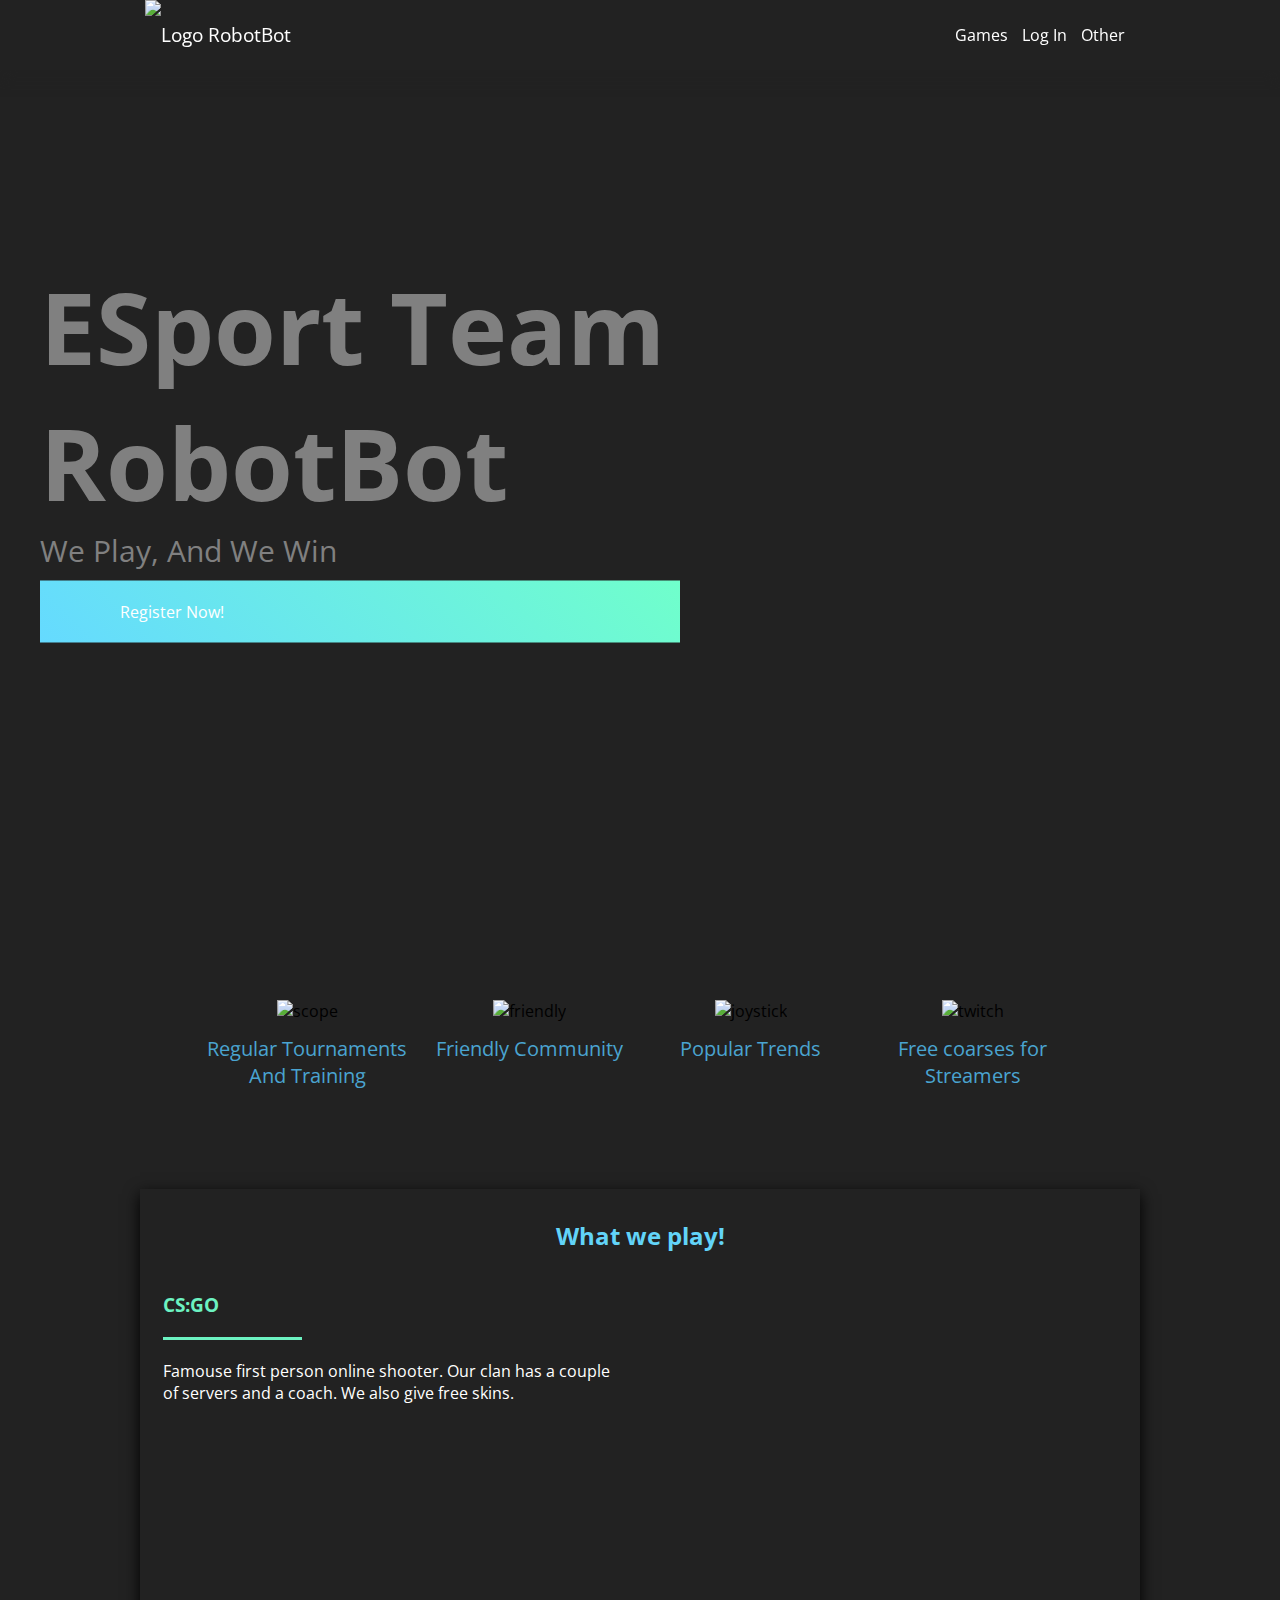
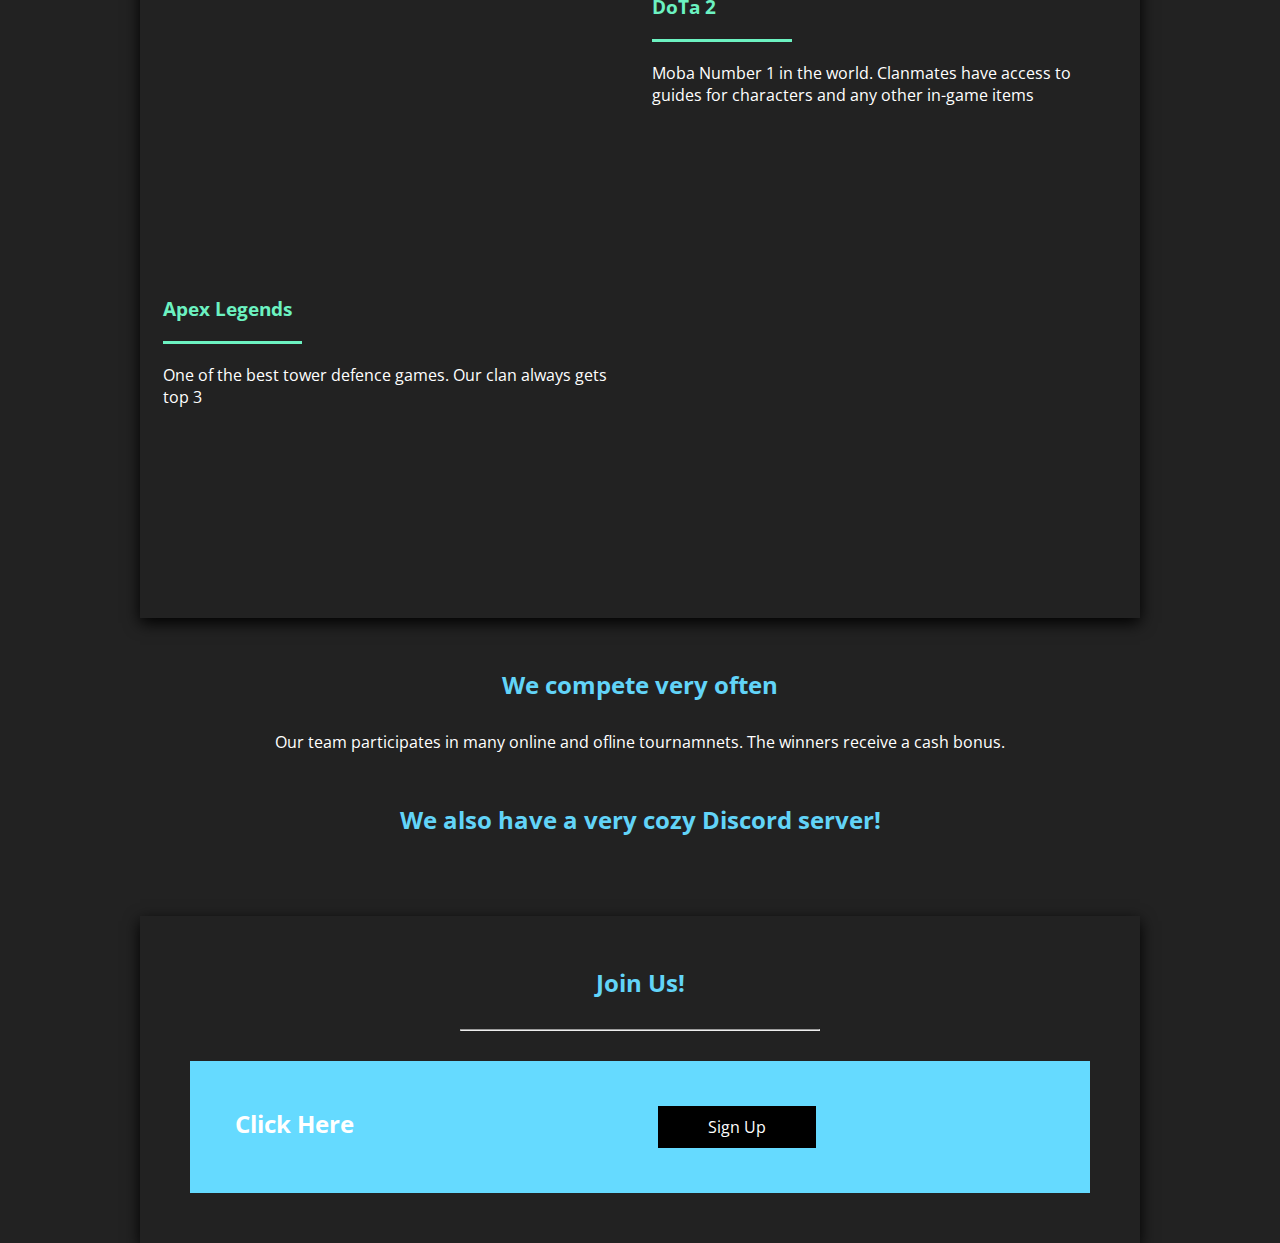
==== index.html @ 1dac8435 "Add files via upload" ====
<!DOCTYPE html>
<html lang="en">
<head>
    <meta charset="UTF-8">
    <meta http-equiv="X-UA-Compatible" content="IE=edge">
    <meta name="viewport" content="width=device-width, initial-scale=1.0">
    <title>Document</title>
    <link rel="stylesheet" href="style.css">
</head>
<body>
    <div class="menu">
        <div class="container">
            <a href="#" class="logo">
                <img src="img/icons/site_logo.svg" alt="Logo" class="logoimg">
                <span>RobotBot</span>
            </a>
            <div class="nav">
                <a href="#" class="nav-item">Games</a>
                <a href="#" class="nav-item">Log In</a>
                <a href="#" class="nav-item">Other</a>
            </div>
        </div>
    </div>
    <div class="start-page">
        <div class="start-page-content">
            <h1 class="start-page-title">
                 ESport Team RobotBot
            </h1>
            <p class="start-page-text">
                We Play, And We Win
            </p>
            <a href="#" class="start-page-button">Register Now!</a>
        </div>
    </div>
    <div class="about">
        <div class="container">
            <div class="about-card">
                <img src="img/icons/scope.svg" alt="scope" class="about-img">
                <p class="about-text">Regular Tournaments And Training</p>
            </div>
            <div class="about-card">
                <img src="img/icons/friendly.svg" alt="friendly" class="about-img">
                <p class="about-text">Friendly Community</p>
            </div>
            <div class="about-card">
                <img src="img/icons/joystic.svg" alt="joystick" class="about-img">
                <p class="about-text">Popular Trends</p>
            </div>
            <div class="about-card">
                <img src="img/icons/twitch.svg" alt="twitch" class="about-img">
                <p class="about-text">Free coarses for Streamers</p>
            </div>
        </div>
    </div>
    <div class="games">
        <div class="container games-container">
            <h2 class="games-title section-title">
                What we play!
            </h2>
            <div class="games-card games-card1">
                <div class="games-card-content">
                    <h3 class="games-card-title">
                        CS:GO
                    </h3>
                    <hr class="games-card-line">
                    <p class="games-card-text section-text">
                        Famouse first person online shooter. Our clan has a couple of servers and a coach. We also give free skins.
                    </p>
                </div>
                <div class="games-card-img games-card-img1">
                </div>
            </div>
            <div class="games-card games-card1">
                <div class="games-card-img games-card-img2">
                </div>
                <div class="games-card-content">
                    <h3 class="games-card-title">
                        DoTa 2
                    </h3>
                    <hr class="games-card-line">
                    <p class="games-card-text section-text">
                        Moba Number 1 in the world. Clanmates have access to guides for characters and any other in-game items
                    </p>
                </div>
            </div>
            <div class="games-card games-card1">
                <div class="games-card-content">
                    <h3 class="games-card-title">
                        Apex Legends
                    </h3>
                    <hr class="games-card-line">
                    <p class="games-card-text section-text">
                        One of the best tower defence games. Our clan always gets top 3
                    </p>
                </div>
                <div class="games-card-img games-card-img3">

                </div>
            </div>
        </div>
    </div>
    <div class="tournaments">
        <div class="container">
            <h2 class="section-title">
                We compete very often
            </h2>
            <p class="section-text">
                Our team participates in many online and ofline tournamnets. The winners receive a cash bonus.
            </p>
            <h2 class="section-title discord">
                We also have a very cozy Discord server!
            </h2>
        </div>
    </div>
    <div class="signup">
        <div class="signup-container container">
            <h2 class="section-title">
                Join Us!
            </h2>
            <hr class="signup-line">
            <div class="button-container">
                <h2 class="signup-button-text">
                    Click Here
                </h2>
                <a href="form.html" class="signup-button">Sign Up</a>
            </div>
        </div>
    </div>
</body>
</html>
---- style.css ----
@import url('https://fonts.googleapis.com/css2?family=Open+Sans:wght@400;700&display=swap');
*{
    padding: 0;
    margin: 0;
    box-sizing: border-box;

}
body{
    background-color: #222222;
    font-family: 'Open Sans', sans-serif;
}
.menu {
background-color: #222222;
position: fixed;
width: 100%;
top: 0;
height: 70px;
z-index: 100;
box-shadow: 0 5px 15px #222222;
line-height: 70px;
}
.container {
    max-width: 1000px;
    margin: 0 auto;
    padding-left: 5px;
    padding-right:5px ;
}
.logo {
    text-decoration: none;
    color: white;
    font-size: 18.69px;
}
.logoimg {
}
.nav {
    float: right;
}
.nav-item {
    text-decoration: none;
    color: white;
    margin-right: 10px;
    line-height: 70px;
    transition: 0.7s;
    display: inline-block;
}
.nav-item:hover{
    color: gray;
    transform: scale(1.2);
}
.start-page {
    height: 100vh;
    background-image: url(img/apex-legends-pathfinder-robot-emoticons-saluting-futuristic.jpg);
    background-repeat: no-repeat;
    background-size: cover;

}
.start-page-content {
    position: absolute;
    top: 50%;
    left: 0;
    transform: translateY(-50%);
    margin-left: 40px;
    width: 50%;
}
.start-page-title {
    color: gray;
    font-size: 100px;
}
.start-page-text {
    color: grey;
    font-size: 30px;
}
.start-page-button {
    text-decoration: none;
    color: white;
    margin-top: 10px;
    background: linear-gradient( 45deg,#65daff, #70ffcb);
    padding: 20px 80px 20px 80px;
    width: 100%;
    display: inline-block;
}
.about-card{
    display: inline-block;
    width: 22%;
    margin-top: 100px;
    margin-bottom: 100px;
    vertical-align: top;
}
.about{
    text-align: center;
}
.about-text{
    color: #4aa4d0;
    font-size: 20px;
    margin-top: 13px;
}
.about-img{
    height: 80px;
}
.games {

}
.games-container {
text-align: center;
box-shadow: 0 5px 15px black;
padding-top: 30px;
padding-bottom: 30px;

}
.games-title {
color: #62d4f8;
padding-bottom: 30px;

}
.section-title {
    color: #62d4f8;
    padding-bottom: 30px;
}
.games-card {

}
.games-card1 {

}
.games-card-content {
display: inline-block;
width: 49%;
vertical-align: top;
padding: 10px;
text-align: left;
}
.games-card-line {
    

}
.games-card-text {

}
.section-text {
color: white;
}
.games-card-img {
display: inline-block;
width: 49%;
}
.games-card-img1 {
background-image: url(img/csgo.jpg);
background-size: cover;
padding-bottom: 30%;

}
.games-card-img2{
    background-image: url(img/dota2.jpg);
    background-size: cover;
    padding-bottom: 30%;
}
.games-card-img3{
    background-image: url(img/apex.jpg);
    background-size: cover;
    padding-bottom: 30%;
}
.games-card-title{
    color: #6cf2c1;
}
.games-card-line{
    width: 30%;
    border: none;
    background-color: #6cf2c1;
    height: 3px;
    margin-top: 20px;
    margin-bottom: 20px;
}
.tournaments{
    text-align: center;
    margin-top: 50px;
    margin-bottom: 50px;
}
.discord{
    margin-top: 50px;
}
.signup {
    
}
.signup-container {
    box-shadow: 0 5px 15px black;
    padding: 50px;
}
.container {
    
}
.section-title {
    text-align: center;
}
.signup-line {
    width: 40%;
    margin: 0 auto;
    margin-bottom: 30px;
    
}
.button-container {
    background-color:#65daff ;
    padding: 45px;
}
.signup-button-text {
    display: inline-block;
    color: white;
    text-align: left;
}
.signup-button {
    text-decoration: none;
    display: inline-block;
    background-color: black;
    color: white; 
    padding: 10px 50px  ;
    margin-left: 300px;
}
@media(max-width:600px){
    .about-card{
        display: inline-block;
        width: 44%;
        margin-top: 50px;
        margin-bottom: 50px;

    }
    .start-page-title {
        font-size: 50px;
    }
}
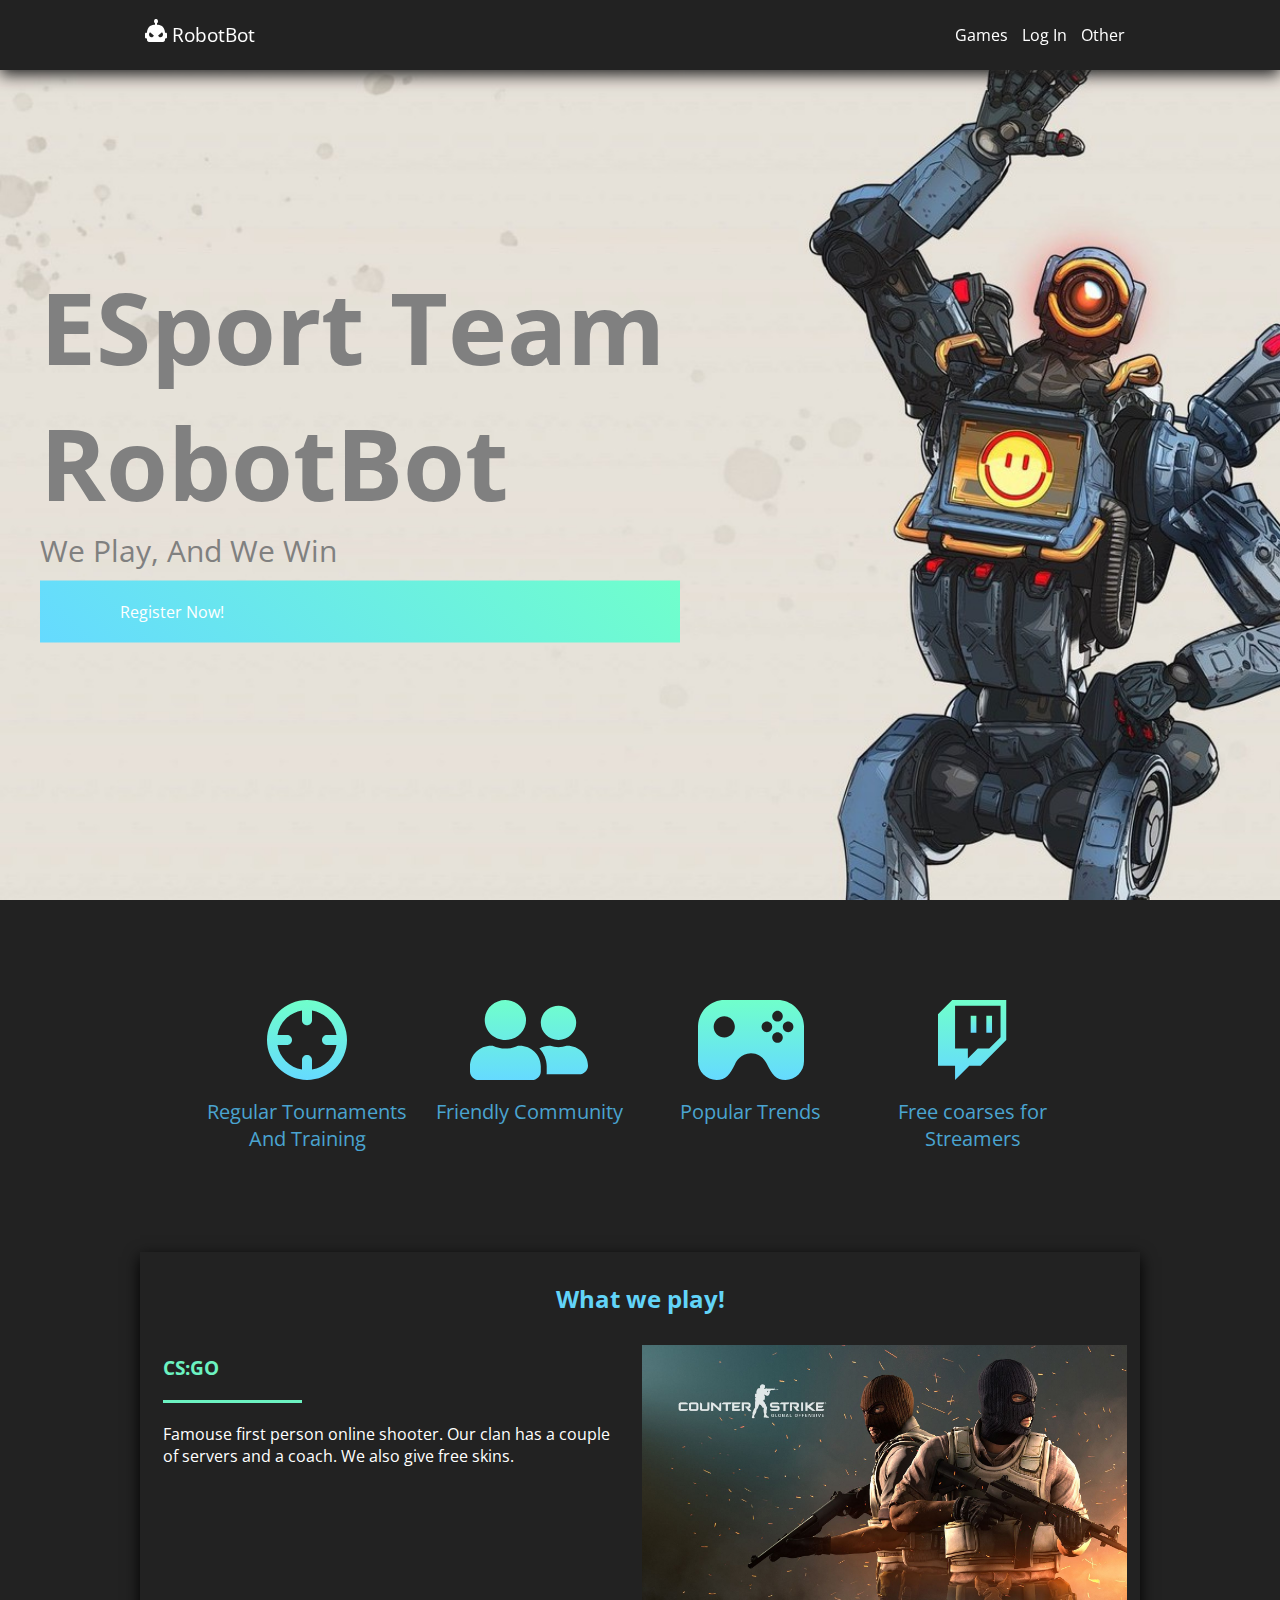
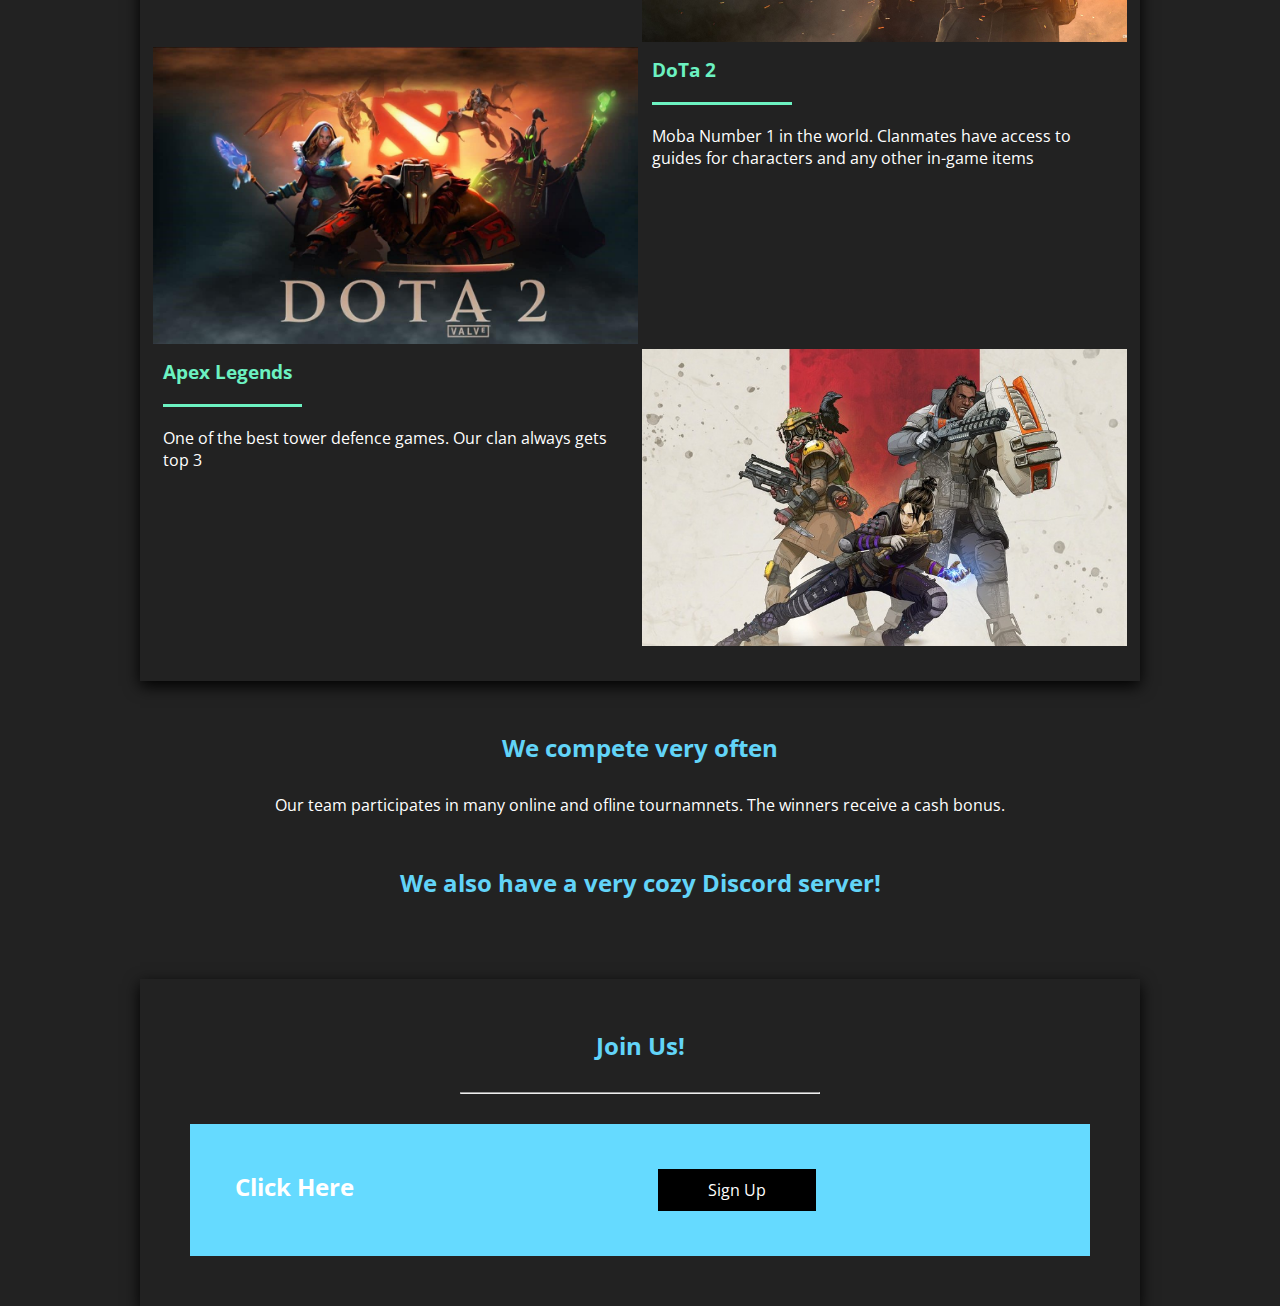
==== commit 3b88e620: "Add files via upload" ====
--- a/index.html
+++ b/index.html
@@ -15,9 +15,9 @@
                 <span>RobotBot</span>
             </a>
             <div class="nav">
-                <a href="#" class="nav-item">Games</a>
-                <a href="#" class="nav-item">Log In</a>
-                <a href="#" class="nav-item">Other</a>
+                <a href="#games" class="nav-item">Games</a>
+                <a href="form.html" class="nav-item">Log In</a>
+                <a href="#tournaments" class="nav-item">Other</a>
             </div>
         </div>
     </div>
@@ -52,7 +52,7 @@
             </div>
         </div>
     </div>
-    <div class="games">
+    <div id="games" class="games">
         <div class="container games-container">
             <h2 class="games-title section-title">
                 What we play!
@@ -99,7 +99,7 @@
             </div>
         </div>
     </div>
-    <div class="tournaments">
+    <div id="tournaments" class="tournaments">
         <div class="container">
             <h2 class="section-title">
                 We compete very often
